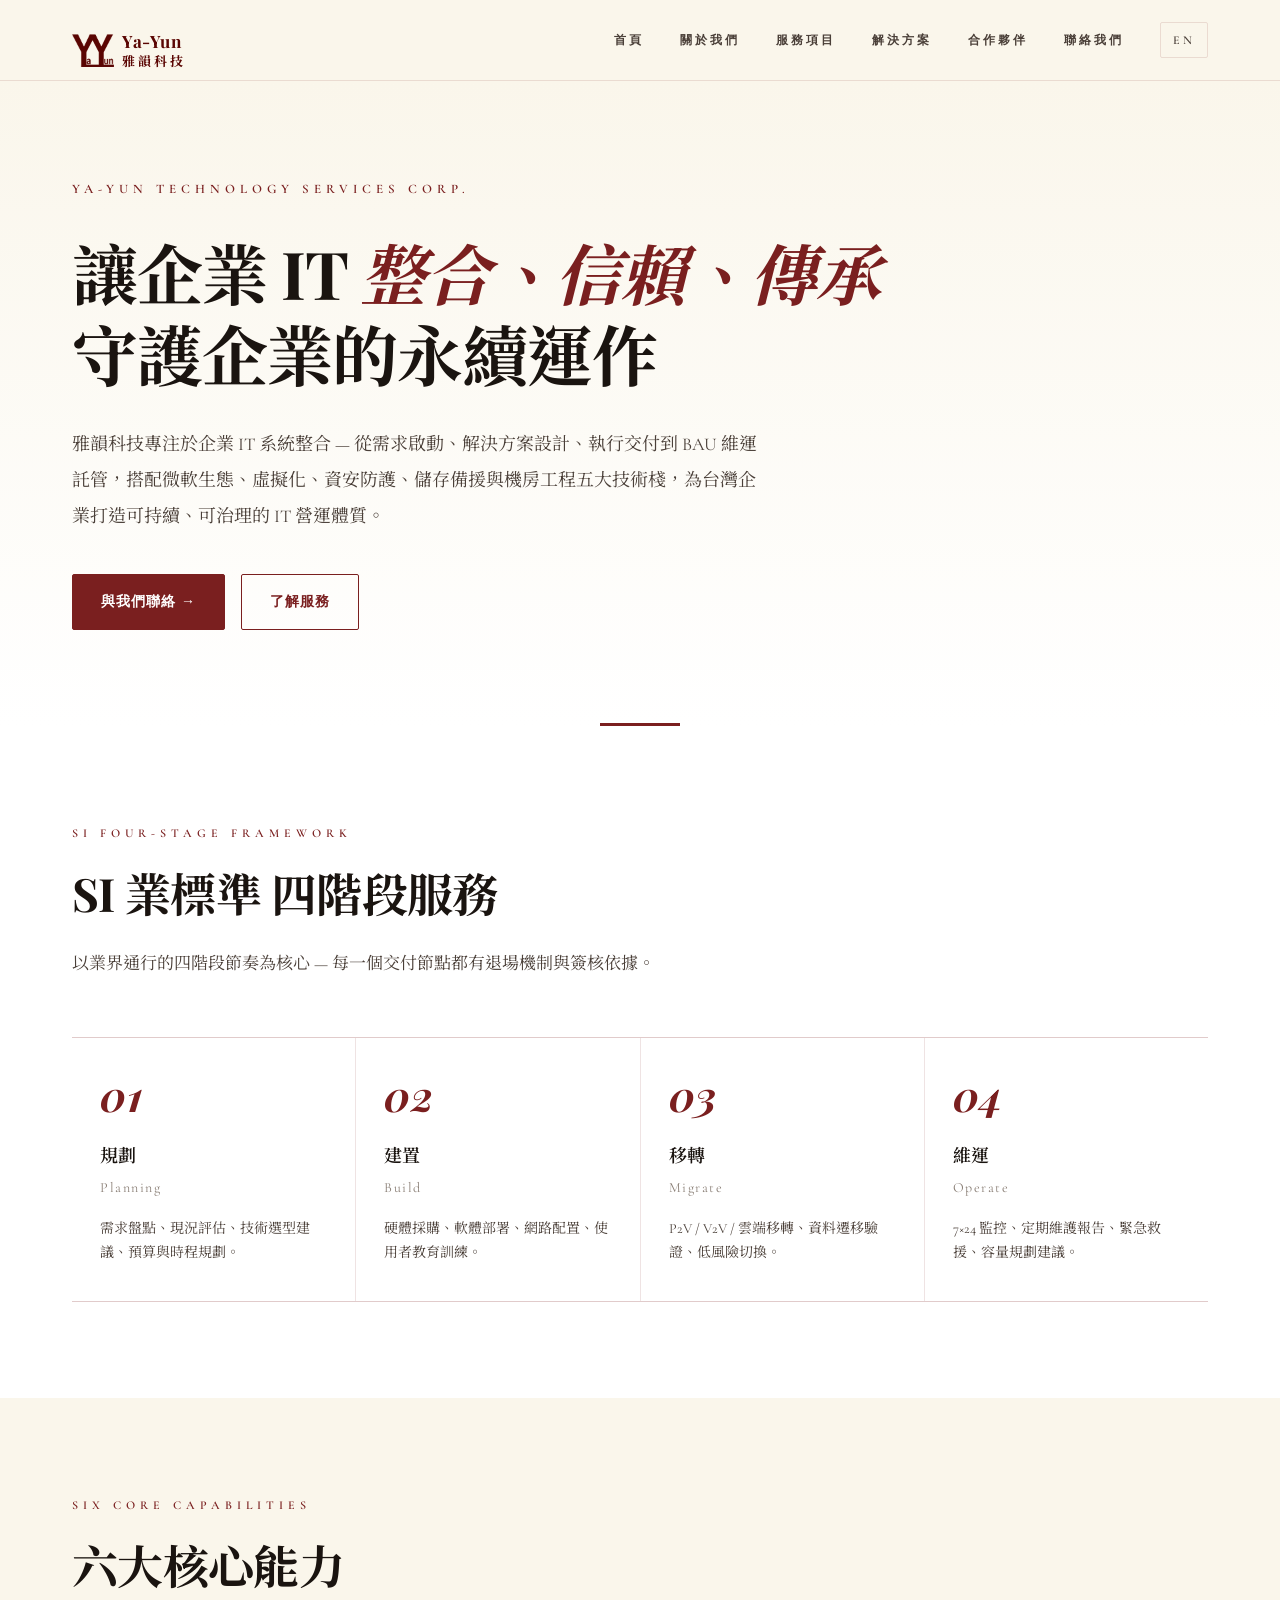
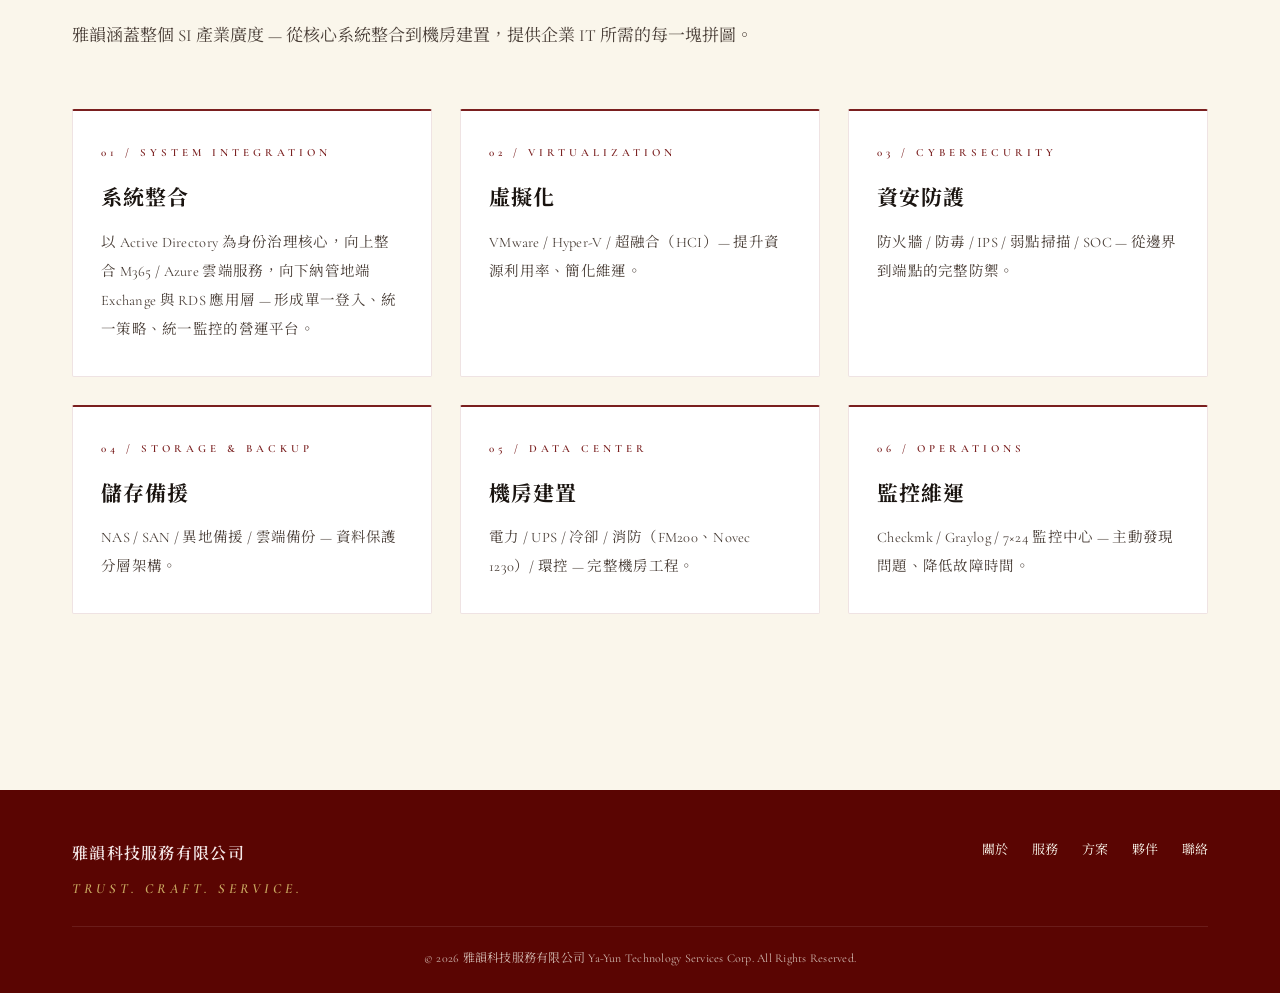
==== index.html @ d6e301d9 "v1.0: 雅韻科技服務 — Trust. Craft. Service." ====
<!DOCTYPE html>
<html lang="zh-Hant" data-lang="zh">
<head>
  <meta charset="UTF-8">
    <script src="assets/lang-preload.js"></script>
  <meta name="viewport" content="width=device-width, initial-scale=1.0">
  <title data-zh="雅韻科技 YAYUN — Trust. Craft. Service." data-en="YAYUN Technology — Trust. Craft. Service.">雅韻科技 YAYUN — Trust. Craft. Service.</title>
  <meta name="description" data-zh="雅韻科技 Ya-Yun Technology Services Corp. — 涵蓋整個 SI 產業廣度的系統整合商。Trust. Craft. Service." data-en="Ya-Yun Technology Services Corp. — full SI industry coverage. Trust. Craft. Service.">
  <meta name="keywords" content="雅韻科技,Ya-Yun,SI,系統整合,虛擬化,資安,機房建置,企業 IT">
  <link rel="icon" type="image/png" href="assets/logo.png">
  <link rel="preconnect" href="https://fonts.googleapis.com">
  <link rel="preconnect" href="https://fonts.gstatic.com" crossorigin>
  <link href="https://fonts.googleapis.com/css2?family=Playfair+Display:ital,wght@0,400;0,500;0,600;0,700;0,800;0,900;1,400;1,500;1,600;1,700&family=Cormorant+Garamond:ital,wght@0,400;0,500;0,600;0,700;1,400;1,500;1,600;1,700&family=Cormorant+SC:wght@400;500;600;700&family=EB+Garamond:ital,wght@0,400;0,500;0,600;0,700;0,800;1,400;1,500;1,600;1,700&family=Noto+Serif+TC:wght@400;500;600;700;900&display=swap" rel="stylesheet">
  <link rel="stylesheet" href="assets/styles.css">

  <script type="application/ld+json">
  {
    "@context": "https://schema.org",
    "@type": "Organization",
    "name": "雅韻科技服務有限公司",
    "alternateName": "Ya-Yun Technology Services Corp.",
    "url": "https://www.ya-yun.com.tw/",
    "logo": "https://www.ya-yun.com.tw/assets/logo.svg",
    "description": "企業 IT 系統整合、虛擬化、資安防護、儲存備援、機房建置 — 涵蓋整個 SI 產業的科技服務。",
    "slogan": "Trust. Craft. Service.",
    "foundingDate": "2013-10-28",
    "areaServed": "TW"
  }
  </script>
</head>
<body>

<!-- Header -->
<header class="site-header">
  <div class="container site-header__inner">
    <a href="index.html" class="brand">
      <span class="brand-mark"><img src="assets/logo.png" alt="Ya-Yun Technology Services Corp." width="52" height="38"/></span>
      <span class="brand-text">
        <span class="en">Ya-Yun</span>
        <span class="tw">雅韻科技</span>
      </span>
    </a>
    <button class="nav-toggle" aria-label="Menu"><span></span></button>
    <nav class="nav">
            <a href="index.html" data-zh="首頁" data-en="Home">首頁</a>
      <a href="about.html" data-zh="關於我們" data-en="About">關於我們</a>
      <a href="services.html" data-zh="服務項目" data-en="Services">服務項目</a>
      <a href="solutions.html" data-zh="解決方案" data-en="Solutions">解決方案</a>
      <a href="partners.html" data-zh="合作夥伴" data-en="Partners">合作夥伴</a>
      <a href="contact.html" data-zh="聯絡我們" data-en="Contact">聯絡我們</a>
      <a href="#" class="lang-switch" data-lang-switch data-current="zh" data-zh="EN" data-en="中">EN</a>
    </nav>
  </div>
</header>

<!-- Hero -->
<section class="hero">
  <div class="container">
    <div class="hero__eyebrow" data-zh="Ya-Yun Technology Services Corp." data-en="Ya-Yun Technology Services Corp.">Ya-Yun Technology Services Corp.</div>
    <h1 class="hero__title">
      <span data-zh="讓企業 IT" data-en="Enterprise IT,">讓企業 IT</span>
      <em data-zh="整合、信賴、傳承" data-en="integrated, trusted, enduring">整合、信賴、傳承</em><br>
      <span data-zh="守護企業的永續運作" data-en="sustaining enduring operations.">守護企業的永續運作</span>
    </h1>
    <p class="hero__lead" data-zh="雅韻科技專注於企業 IT 系統整合 — 從需求啟動、解決方案設計、執行交付到 BAU 維運託管，搭配微軟生態、虛擬化、資安防護、儲存備援與機房工程五大技術棧，為台灣企業打造可持續、可治理的 IT 營運體質。" data-en="Ya-Yun specializes in enterprise IT system integration — from initiation and solution design to execution and BAU operations. Backed by five technology stacks (Microsoft ecosystem, virtualization, cybersecurity, storage, and data center engineering), we help Taiwan enterprises build a sustainable, governable IT operating posture.">雅韻科技專注於企業 IT 系統整合 — 從需求啟動、解決方案設計、執行交付到 BAU 維運託管，搭配微軟生態、虛擬化、資安防護、儲存備援與機房工程五大技術棧，為台灣企業打造可持續、可治理的 IT 營運體質。</p>
    <div class="hero__cta">
      <a href="contact.html" class="btn btn--primary" data-zh="與我們聯絡 →" data-en="Contact Us →">與我們聯絡 →</a>
      <a href="services.html" class="btn btn--ghost" data-zh="了解服務" data-en="Explore Services">了解服務</a>
    </div>
  </div>
</section>

<!-- 4 Stages -->
<section class="section section--alt">
  <div class="container">
    <div class="section__eyebrow" data-zh="SI Four-Stage Framework" data-en="SI Four-Stage Framework">SI Four-Stage Framework</div>
    <h2 class="section__title" data-zh="SI 業標準 四階段服務" data-en="Industry-standard four-stage services">SI 業標準 四階段服務</h2>
    <p class="section__lead" data-zh="以業界通行的四階段節奏為核心 — 每一個交付節點都有退場機制與簽核依據。" data-en="Built on the industry-standard four-stage delivery rhythm — every delivery gate has an exit criterion and sign-off basis.">以業界通行的四階段節奏為核心 — 每一個交付節點都有退場機制與簽核依據。</p>

    <div class="stages">
      <div class="stage">
        <div class="stage__number">01</div>
        <div class="stage__name" data-zh="規劃" data-en="Plan">規劃</div>
        <div class="stage__name-en">Planning</div>
        <div class="stage__desc" data-zh="需求盤點、現況評估、技術選型建議、預算與時程規劃。" data-en="Requirements, current-state assessment, technology selection, budget & timeline.">需求盤點、現況評估、技術選型建議、預算與時程規劃。</div>
      </div>
      <div class="stage">
        <div class="stage__number">02</div>
        <div class="stage__name" data-zh="建置" data-en="Build">建置</div>
        <div class="stage__name-en">Build</div>
        <div class="stage__desc" data-zh="硬體採購、軟體部署、網路配置、使用者教育訓練。" data-en="Hardware procurement, software deployment, network config, user training.">硬體採購、軟體部署、網路配置、使用者教育訓練。</div>
      </div>
      <div class="stage">
        <div class="stage__number">03</div>
        <div class="stage__name" data-zh="移轉" data-en="Migrate">移轉</div>
        <div class="stage__name-en">Migrate</div>
        <div class="stage__desc" data-zh="P2V / V2V / 雲端移轉、資料遷移驗證、低風險切換。" data-en="P2V / V2V / cloud migration, data validation, low-risk cutover.">P2V / V2V / 雲端移轉、資料遷移驗證、低風險切換。</div>
      </div>
      <div class="stage">
        <div class="stage__number">04</div>
        <div class="stage__name" data-zh="維運" data-en="Operate">維運</div>
        <div class="stage__name-en">Operate</div>
        <div class="stage__desc" data-zh="7×24 監控、定期維護報告、緊急救援、容量規劃建議。" data-en="7×24 monitoring, maintenance reports, emergency response, capacity planning.">7×24 監控、定期維護報告、緊急救援、容量規劃建議。</div>
      </div>
    </div>
  </div>
</section>

<!-- 6 Capabilities -->
<section class="section">
  <div class="container">
    <div class="section__eyebrow" data-zh="Six Core Capabilities" data-en="Six Core Capabilities">Six Core Capabilities</div>
    <h2 class="section__title" data-zh="六大核心能力" data-en="Six core capabilities">六大核心能力</h2>
    <p class="section__lead" data-zh="雅韻涵蓋整個 SI 產業廣度 — 從核心系統整合到機房建置，提供企業 IT 所需的每一塊拼圖。" data-en="Ya-Yun covers the full breadth of the SI industry — from core system integration to data center build-out, every piece of enterprise IT.">雅韻涵蓋整個 SI 產業廣度 — 從核心系統整合到機房建置，提供企業 IT 所需的每一塊拼圖。</p>

    <div class="cards">
      <div class="card">
        <div class="card__number">01 / System Integration</div>
        <div class="card__title" data-zh="系統整合" data-en="System Integration">系統整合</div>
        <div class="card__desc" data-zh="以 Active Directory 為身份治理核心，向上整合 M365 / Azure 雲端服務，向下納管地端 Exchange 與 RDS 應用層 — 形成單一登入、統一策略、統一監控的營運平台。" data-en="Identity-first integration: Active Directory as the governance core, federating M365 / Azure cloud services and on-prem Exchange & RDS into a single sign-on, single-policy, single-monitoring operational platform.">以 Active Directory 為身份治理核心，向上整合 M365 / Azure 雲端服務，向下納管地端 Exchange 與 RDS 應用層 — 形成單一登入、統一策略、統一監控的營運平台。</div>
      </div>
      <div class="card">
        <div class="card__number">02 / Virtualization</div>
        <div class="card__title" data-zh="虛擬化" data-en="Virtualization">虛擬化</div>
        <div class="card__desc" data-zh="VMware / Hyper-V / 超融合（HCI）— 提升資源利用率、簡化維運。" data-en="VMware, Hyper-V, Hyper-Converged — higher utilization, simpler operations.">VMware / Hyper-V / 超融合（HCI）— 提升資源利用率、簡化維運。</div>
      </div>
      <div class="card">
        <div class="card__number">03 / Cybersecurity</div>
        <div class="card__title" data-zh="資安防護" data-en="Cybersecurity">資安防護</div>
        <div class="card__desc" data-zh="防火牆 / 防毒 / IPS / 弱點掃描 / SOC — 從邊界到端點的完整防禦。" data-en="Firewall, antivirus, IPS, vulnerability scanning, SOC — perimeter to endpoint defense.">防火牆 / 防毒 / IPS / 弱點掃描 / SOC — 從邊界到端點的完整防禦。</div>
      </div>
      <div class="card">
        <div class="card__number">04 / Storage & Backup</div>
        <div class="card__title" data-zh="儲存備援" data-en="Storage & Backup">儲存備援</div>
        <div class="card__desc" data-zh="NAS / SAN / 異地備援 / 雲端備份 — 資料保護分層架構。" data-en="NAS, SAN, off-site backup, cloud backup — layered data protection.">NAS / SAN / 異地備援 / 雲端備份 — 資料保護分層架構。</div>
      </div>
      <div class="card">
        <div class="card__number">05 / Data Center</div>
        <div class="card__title" data-zh="機房建置" data-en="Data Center Build-out">機房建置</div>
        <div class="card__desc" data-zh="電力 / UPS / 冷卻 / 消防（FM200、Novec 1230）/ 環控 — 完整機房工程。" data-en="Power, UPS, cooling, fire suppression, environmental — complete facility engineering.">電力 / UPS / 冷卻 / 消防（FM200、Novec 1230）/ 環控 — 完整機房工程。</div>
      </div>
      <div class="card">
        <div class="card__number">06 / Operations</div>
        <div class="card__title" data-zh="監控維運" data-en="Monitoring & Operations">監控維運</div>
        <div class="card__desc" data-zh="Checkmk / Graylog / 7×24 監控中心 — 主動發現問題、降低故障時間。" data-en="Checkmk, Graylog, 7×24 NOC — proactive detection, minimal downtime.">Checkmk / Graylog / 7×24 監控中心 — 主動發現問題、降低故障時間。</div>
      </div>
    </div>
  </div>
</section>

<!-- Footer (shared across all pages) -->
<footer class="site-footer">
  <div class="container">
    <div class="site-footer__inner">
      <div class="site-footer__brand">
        <span class="name" data-zh="雅韻科技服務有限公司" data-en="Ya-Yun Technology Services Corp.">雅韻科技服務有限公司</span>
        <span class="slogan">Trust. Craft. Service.</span>
      </div>
      <nav class="site-footer__nav">
        <a href="about.html" data-zh="關於" data-en="About">關於</a>
        <a href="services.html" data-zh="服務" data-en="Services">服務</a>
        <a href="solutions.html" data-zh="方案" data-en="Solutions">方案</a>
        <a href="partners.html" data-zh="夥伴" data-en="Partners">夥伴</a>
        <a href="contact.html" data-zh="聯絡" data-en="Contact">聯絡</a>
      </nav>
    </div>
    <div class="site-footer__copy">© 2026 雅韻科技服務有限公司 Ya-Yun Technology Services Corp. All Rights Reserved.</div>
  </div>
</footer>

<script src="assets/mobile-nav.js"></script>
<script src="assets/lang.js"></script>
</body>
</html>
---- assets/styles.css ----
/* ============================================================
   雅韻科技服務 — 官方網站共用樣式表
   Ya-Yun Technology Services — Shared Stylesheet
   ============================================================ */

:root {
  /* 雅韻品牌色 */
  --yy-primary: #7A1F1F;
  --yy-primary-deep: #5C1717;
  --yy-primary-soft: #A14949;
  --yy-primary-bg: #F5E8E8;

  /* 背景 */
  --yy-paper: #FAF6EB;        /* 米白紙張 */
  --yy-paper-warm: #F2EBD9;   /* 暖米 */
  --yy-bg: #FFFFFF;
  --yy-ink: #1A1410;
  --yy-ink-soft: #4A3F38;
  --yy-ink-muted: #8A7F76;
  --yy-line: rgba(122, 31, 31, 0.12);
  --yy-line-soft: rgba(26, 20, 16, 0.08);

  /* 強調 */
  --yy-accent: #C9A961;        /* 土金，與暗紅搭配 */
  --yy-accent-deep: #8B6914;

  /* 字型 — B 方案：書卷氣古典 */
  --yy-display-en: 'Playfair Display', 'Cormorant Garamond', Georgia, serif;  /* Hero / 標題（粗+斜）*/
  --yy-body-en: 'Cormorant Garamond', 'EB Garamond', Georgia, serif;          /* 內文 — 16世紀印刷感 */
  --yy-caps-en: 'Cormorant Garamond', 'Cormorant SC', Georgia, serif;         /* 副標/標籤 */
  --yy-serif-tw: 'Noto Serif TC', 'Source Han Serif TC', 'DFKai-SB', '標楷體', serif;  /* 中文（思源宋體主）*/
  --yy-kai-tw: 'DFKai-SB', '標楷體', 'BiauKai', 'Noto Serif TC', serif;       /* 中文強調：標楷體 */
  --yy-sans: -apple-system, BlinkMacSystemFont, 'Noto Sans TC', sans-serif;   /* fallback */

  /* 尺寸 */
  --yy-container: 1200px;
  --yy-gutter: 32px;
  --yy-section-y: 96px;
  --yy-radius: 2px;
}

/* Reset */
*, *::before, *::after { box-sizing: border-box; margin: 0; padding: 0; }
html { scroll-behavior: smooth; }
body {
  font-family: var(--yy-body-en), var(--yy-serif-tw);
  background: var(--yy-paper);
  color: var(--yy-ink);
  line-height: 1.85;  /* 古典書籍比例：行高加大 */
  font-weight: 400;
  -webkit-font-smoothing: antialiased;
  text-rendering: optimizeLegibility;
  font-feature-settings: "liga" 1, "kern" 1;  /* 啟用連字 + 字距優化 */
}
img { max-width: 100%; display: block; }
a { color: inherit; text-decoration: none; }
button { font: inherit; border: 0; background: 0; cursor: pointer; }
.container { max-width: var(--yy-container); margin: 0 auto; padding: 0 var(--yy-gutter); }

/* ===== Header ===== */
.site-header {
  position: sticky; top: 0; z-index: 100;
  background: rgba(250, 246, 235, 0.95);
  backdrop-filter: saturate(180%) blur(12px);
  -webkit-backdrop-filter: saturate(180%) blur(12px);
  border-bottom: 1px solid var(--yy-line);
}
.site-header__inner {
  display: flex; align-items: center; justify-content: space-between;
  height: 80px;
}
.brand {
  display: flex; align-items: center; gap: 0;  /* 中央對齊：間距由 .brand-text margin-left 控制 */
  text-decoration: none;
  padding-top: 12px;
  padding-bottom: 0;
}
.brand-mark {
  /* 員外新 LOGO：500×500 PNG（內容 500×387，比例 1.29:1） */
  width: 42px; height: 42px;  /* 放大 20% */
  display: flex; align-items: center; justify-content: center;
  flex-shrink: 0;
  margin-left: 0;
}
.brand-mark img {
  width: 100%;
  height: 100%;
  display: block;
  object-fit: contain;
}
.brand-text {
  display: flex; flex-direction: column; line-height: 1;
  margin-left: 8px;  /* LOGO 與文字間距：再右移 4px（總 8px）*/
  padding-top: 8px;  /* 下移 8px */
}
.brand-text .en {
  font-family: var(--yy-display-en);
  font-size: 17px; font-weight: 700; letter-spacing: 0.5px;
  color: #5A0502;  /* 與 LOGO 同色 */
  line-height: 1.1;
}
.brand-text .tw {
  font-family: var(--yy-serif-tw);
  font-size: 13px; font-weight: 700; letter-spacing: 3px;
  color: #5A0502;  /* 與 LOGO 同色 */
  margin-top: 4px;
  line-height: 1.1;
}
.nav { display: flex; gap: 36px; align-items: center; }
.nav a {
  font-family: var(--yy-caps-en);
  font-size: 12px; font-weight: 600;
  color: var(--yy-ink-soft);
  letter-spacing: 3px;
  transition: color 0.2s;
  position: relative;
  text-transform: uppercase;
}
.nav a:hover { color: var(--yy-primary); }
.nav a.is-active {
  color: var(--yy-primary);
}
.nav a.is-active::after {
  content: '';
  position: absolute;
  bottom: -22px; left: 0; right: 0;
  height: 2px; background: var(--yy-primary);
}
.lang-switch {
  padding: 6px 12px;
  border: 1px solid var(--yy-line);
  border-radius: 2px;
  font-size: 12px; letter-spacing: 1px;
  color: var(--yy-ink-soft);
}
.lang-switch:hover { border-color: var(--yy-primary); color: var(--yy-primary); }

/* Mobile menu toggle */
.nav-toggle {
  display: none;
  width: 40px; height: 40px;
  background: transparent;
  border: 1px solid var(--yy-line);
  cursor: pointer; padding: 0;
  align-items: center; justify-content: center;
  border-radius: 2px;
}
.nav-toggle span {
  display: block;
  width: 20px; height: 1.5px;
  background: var(--yy-primary);
  position: relative;
  transition: all 0.2s;
}
.nav-toggle span::before,
.nav-toggle span::after {
  content: ''; position: absolute; left: 0;
  width: 100%; height: 1.5px;
  background: var(--yy-primary);
  transition: all 0.2s;
}
.nav-toggle span::before { top: -6px; }
.nav-toggle span::after  { top: 6px; }
.nav-toggle.is-open span { background: transparent; }
.nav-toggle.is-open span::before { top: 0; transform: rotate(45deg); }
.nav-toggle.is-open span::after  { top: 0; transform: rotate(-45deg); }

/* ===== Hero ===== */
.hero {
  padding: var(--yy-section-y) 0;
  position: relative;
  background:
    linear-gradient(180deg, var(--yy-paper) 0%, var(--yy-bg) 100%);
}
.hero::after {
  content: '';
  position: absolute;
  bottom: 0; left: 50%;
  transform: translateX(-50%);
  width: 80px; height: 3px;
  background: var(--yy-primary);
}
.hero__eyebrow {
  font-family: var(--yy-caps-en);
  font-size: 13px; font-weight: 600;
  letter-spacing: 5px;
  text-transform: uppercase;
  color: var(--yy-primary);
  margin-bottom: 32px;
}
.hero__title {
  font-family: var(--yy-display-en), var(--yy-serif-tw);
  font-size: clamp(40px, 5.2vw, 66px);
  font-weight: 700;  /* 加重字重給「印刷感」 */
  line-height: 1.22;
  color: var(--yy-ink);
  max-width: 900px;
  margin-bottom: 32px;
  letter-spacing: -0.015em;  /* 標題字距略緊（古典印刷比例）*/
}
.hero__title em {
  font-style: italic;
  font-weight: 700;
  color: var(--yy-primary);
}
.hero__lead {
  font-family: var(--yy-body-en), var(--yy-serif-tw);
  font-size: 18px;
  line-height: 2.0;  /* 行高再加寬，給書卷氣 */
  color: var(--yy-ink-soft);
  max-width: 700px;
  margin-bottom: 40px;
  font-weight: 400;
}
.hero__cta { display: flex; gap: 16px; flex-wrap: wrap; }

/* ===== Buttons ===== */
.btn {
  display: inline-flex;
  align-items: center;
  gap: 8px;
  padding: 14px 28px;
  font-size: 14px;
  font-weight: 600;
  letter-spacing: 1px;
  border-radius: var(--yy-radius);
  transition: all 0.25s;
  cursor: pointer;
  font-family: var(--yy-sans);
}
.btn--primary {
  background: var(--yy-primary);
  color: #fff;
  border: 1px solid var(--yy-primary);
}
.btn--primary:hover {
  background: var(--yy-primary-deep);
  border-color: var(--yy-primary-deep);
  transform: translateY(-1px);
}
.btn--ghost {
  background: transparent;
  color: var(--yy-primary);
  border: 1px solid var(--yy-primary);
}
.btn--ghost:hover {
  background: var(--yy-primary);
  color: #fff;
}

/* ===== Section ===== */
.section {
  padding: var(--yy-section-y) 0;
}
.section--alt {
  background: var(--yy-bg);
}
.section__eyebrow {
  font-family: var(--yy-caps-en);
  font-size: 12px; font-weight: 600;
  letter-spacing: 5px;
  text-transform: uppercase;
  color: var(--yy-primary);
  margin-bottom: 20px;
}
.section__title {
  font-family: var(--yy-display-en), var(--yy-serif-tw);
  font-size: clamp(32px, 3.8vw, 46px);
  font-weight: 700;
  line-height: 1.28;
  color: var(--yy-ink);
  margin-bottom: 24px;
  max-width: 800px;
  letter-spacing: -0.015em;
}
.section__lead {
  font-family: var(--yy-body-en), var(--yy-serif-tw);
  font-size: 17px;
  line-height: 2.0;
  color: var(--yy-ink-soft);
  max-width: 720px;
  margin-bottom: 56px;
}

/* ===== 4-Stage framework ===== */
.stages {
  display: grid;
  grid-template-columns: repeat(4, 1fr);
  gap: 1px;
  background: var(--yy-line);
  border-top: 1px solid var(--yy-line);
  border-bottom: 1px solid var(--yy-line);
  margin-top: 48px;
}
.stage {
  background: var(--yy-bg);
  padding: 36px 28px;
  position: relative;
}
.stage__number {
  font-family: var(--yy-display-en);
  font-size: 42px;
  font-weight: 700;
  font-style: italic;
  color: var(--yy-primary);
  line-height: 1;
  margin-bottom: 22px;
  letter-spacing: 1px;
}
.stage__name {
  font-family: var(--yy-serif-tw);
  font-size: 18px;
  font-weight: 600;
  color: var(--yy-ink);
  margin-bottom: 4px;
}
.stage__name-en {
  font-family: var(--yy-serif-en);
  font-size: 14px;
  color: var(--yy-ink-muted);
  letter-spacing: 1.5px;
  margin-bottom: 16px;
}
.stage__desc {
  font-size: 14px;
  line-height: 1.7;
  color: var(--yy-ink-soft);
}

/* ===== Capability cards (6 abilities) ===== */
.cards {
  display: grid;
  grid-template-columns: repeat(3, 1fr);
  gap: 28px;
  margin-top: 48px;
}
.card {
  background: var(--yy-bg);
  border: 1px solid var(--yy-line);
  border-top: 2px solid var(--yy-primary);
  padding: 32px 28px;
  border-radius: var(--yy-radius);
  transition: all 0.25s;
}
.card:hover {
  transform: translateY(-2px);
  box-shadow: 0 8px 24px rgba(122, 31, 31, 0.08);
  border-color: var(--yy-primary);
}
.card__number {
  font-family: var(--yy-caps-en);
  font-size: 11px;
  font-weight: 600;
  color: var(--yy-primary);
  letter-spacing: 4px;
  margin-bottom: 18px;
  text-transform: uppercase;
}
.card__title {
  font-family: var(--yy-serif-tw);
  font-size: 21px;
  font-weight: 700;
  color: var(--yy-ink);
  margin-bottom: 16px;
  line-height: 1.45;
  letter-spacing: 0.05em;  /* 中文古典印刷微寬字距 */
}
.card__desc {
  font-family: var(--yy-body-en), var(--yy-serif-tw);
  font-size: 14.5px;
  line-height: 2.0;  /* 書卷比例 */
  color: var(--yy-ink-soft);
  letter-spacing: 0.02em;
}

/* ===== Solutions ===== */
.solutions {
  display: grid;
  grid-template-columns: repeat(2, 1fr);
  gap: 24px;
  margin-top: 48px;
}
.solution {
  background: var(--yy-bg);
  padding: 32px 28px;
  border-left: 3px solid var(--yy-primary);
  border-radius: 0 var(--yy-radius) var(--yy-radius) 0;
}
.solution__tag {
  font-family: var(--yy-caps-en);
  font-size: 11px;
  font-weight: 600;
  letter-spacing: 4px;
  color: var(--yy-primary);
  margin-bottom: 14px;
  text-transform: uppercase;
}
.solution__title {
  font-family: var(--yy-serif-tw);
  font-size: 22px;
  font-weight: 700;
  color: var(--yy-ink);
  margin-bottom: 16px;
  line-height: 1.45;
  letter-spacing: 0.05em;
}
.solution__desc {
  font-family: var(--yy-body-en), var(--yy-serif-tw);
  font-size: 14.5px;
  line-height: 2.0;
  color: var(--yy-ink-soft);
  letter-spacing: 0.02em;
}

/* ===== Partners ===== */
.partners {
  display: grid;
  grid-template-columns: repeat(4, 1fr);
  gap: 16px;
  margin-top: 48px;
}
.partner {
  background: var(--yy-bg);
  border: 1px solid var(--yy-line);
  padding: 24px 20px;
  text-align: center;
  border-radius: var(--yy-radius);
  transition: all 0.25s;
}
.partner:hover {
  border-color: var(--yy-primary);
  background: var(--yy-primary-bg);
}
.partner__category {
  font-family: var(--yy-caps-en);
  font-size: 10px;
  font-weight: 600;
  letter-spacing: 4px;
  color: var(--yy-ink-muted);
  margin-bottom: 10px;
  text-transform: uppercase;
}
.partner__name {
  font-family: var(--yy-serif-tw);
  font-size: 17px;
  font-weight: 600;
  color: var(--yy-ink);
  letter-spacing: 0.05em;
}

/* ===== Contact form ===== */
.contact-grid {
  display: grid;
  grid-template-columns: 1fr 1.4fr;
  gap: 64px;
  margin-top: 48px;
}
.contact-info__lead {
  font-family: var(--yy-kai-tw);  /* 中文強調用標楷體 */
  font-size: 20px;
  font-weight: 600;
  color: var(--yy-primary);
  margin-bottom: 28px;
  line-height: 1.7;
  letter-spacing: 0.08em;
}
.contact-info__list {
  list-style: none;
}
.contact-info__list li {
  padding: 14px 0;
  border-bottom: 1px solid var(--yy-line);
  font-size: 14px;
  color: var(--yy-ink-soft);
  line-height: 1.7;
}
.form { display: flex; flex-direction: column; gap: 20px; }
.form-row {
  display: grid;
  grid-template-columns: 1fr 1fr;
  gap: 16px;
}
.form-field { display: flex; flex-direction: column; gap: 6px; }
.form-field label {
  font-size: 13px;
  font-weight: 500;
  color: var(--yy-ink-soft);
  letter-spacing: 1px;
}
.form-field input,
.form-field textarea {
  padding: 12px 14px;
  border: 1px solid var(--yy-line);
  background: var(--yy-bg);
  font-family: inherit;
  font-size: 14px;
  color: var(--yy-ink);
  border-radius: var(--yy-radius);
  transition: border-color 0.2s;
}
.form-field input:focus,
.form-field textarea:focus {
  outline: none;
  border-color: var(--yy-primary);
}
.form-field textarea {
  min-height: 140px;
  resize: vertical;
}

/* ===== Footer ===== */
.site-footer {
  background: #5A0502;  /* 與 LOGO 同色暗紅 */
  color: #FAF6EB;  /* 米色字（與背景對比清晰）*/
  padding: 48px 0 24px;
  margin-top: 80px;
}
.site-footer__inner {
  display: flex;
  justify-content: space-between;
  flex-wrap: wrap;
  gap: 24px;
  padding-bottom: 24px;
  border-bottom: 1px solid rgba(245, 232, 232, 0.1);
}
.site-footer__brand {
  display: flex; flex-direction: column; gap: 8px;
}
.site-footer__brand .name {
  font-family: var(--yy-serif-tw);
  font-size: 16px;
  font-weight: 600;
  color: var(--yy-primary-bg);
  letter-spacing: 0.08em;
}
.site-footer__brand .slogan {
  font-family: var(--yy-body-en);  /* 改用 Cormorant Garamond + 大字距 */
  font-size: 14px;
  font-weight: 600;
  letter-spacing: 4px;
  color: var(--yy-accent);
  text-transform: uppercase;
  font-style: italic;  /* 斜體給古典招牌感 */
}
.site-footer__nav {
  display: flex; gap: 24px;
  font-size: 13px;
}
.site-footer__nav a:hover { color: var(--yy-primary-bg); }
.site-footer__copy {
  margin-top: 20px;
  font-size: 12px;
  text-align: center;
  color: rgba(250, 246, 235, 0.75);
  letter-spacing: 0.02em;
}

/* ===== Responsive ===== */
@media (max-width: 900px) {
  :root { --yy-section-y: 64px; }
  .nav-toggle { display: flex; }
  .nav {
    display: none;
    position: absolute;
    top: 80px; left: 0; right: 0;
    background: var(--yy-bg);
    flex-direction: column;
    padding: 16px var(--yy-gutter);
    border-bottom: 1px solid var(--yy-line);
    gap: 18px;
  }
  .nav.is-open { display: flex; }
  .nav a.is-active::after { display: none; }
  .stages { grid-template-columns: repeat(2, 1fr); }
  .cards { grid-template-columns: 1fr; }
  .solutions { grid-template-columns: 1fr; }
  .partners { grid-template-columns: repeat(2, 1fr); }
  .contact-grid { grid-template-columns: 1fr; gap: 32px; }
  .form-row { grid-template-columns: 1fr; }
  .hero__cta { flex-direction: column; }
  .hero__cta .btn { width: 100%; justify-content: center; }
}
@media (max-width: 480px) {
  .stages { grid-template-columns: 1fr; }
  .partners { grid-template-columns: 1fr; }
}
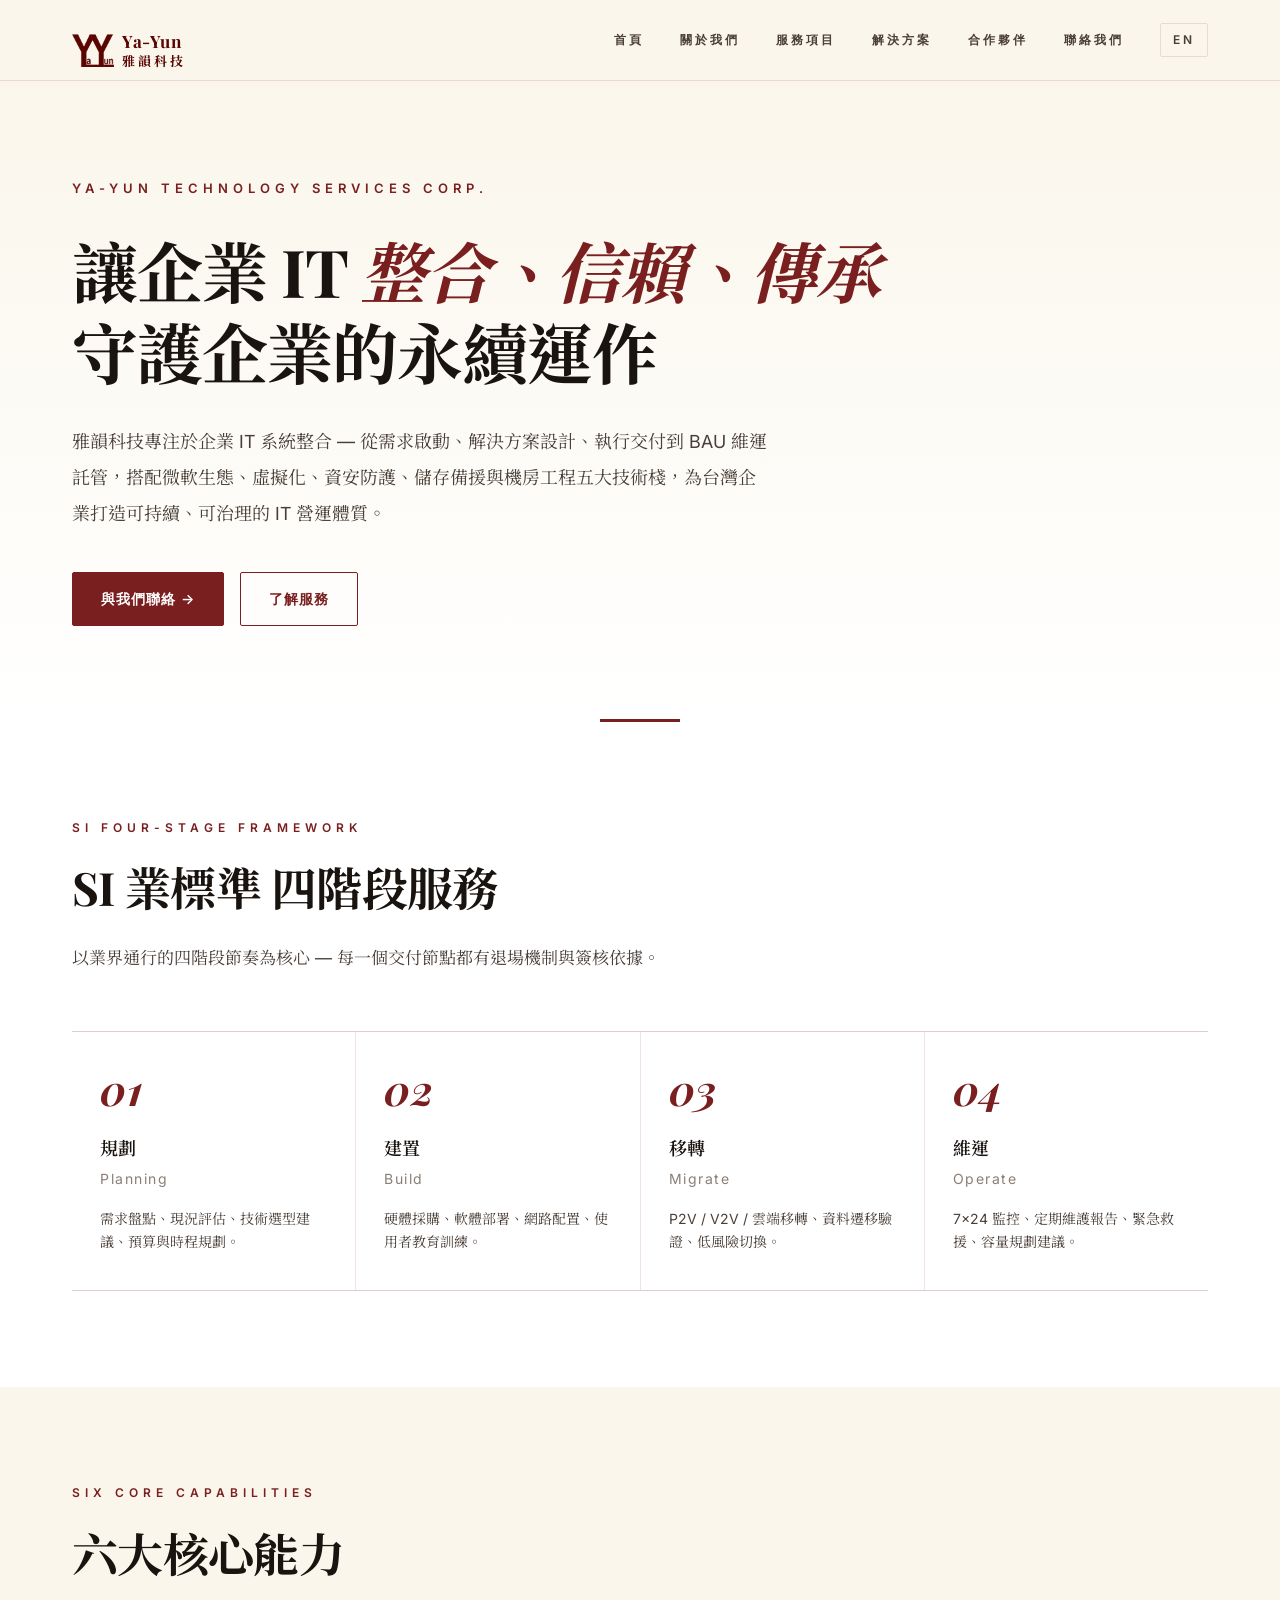
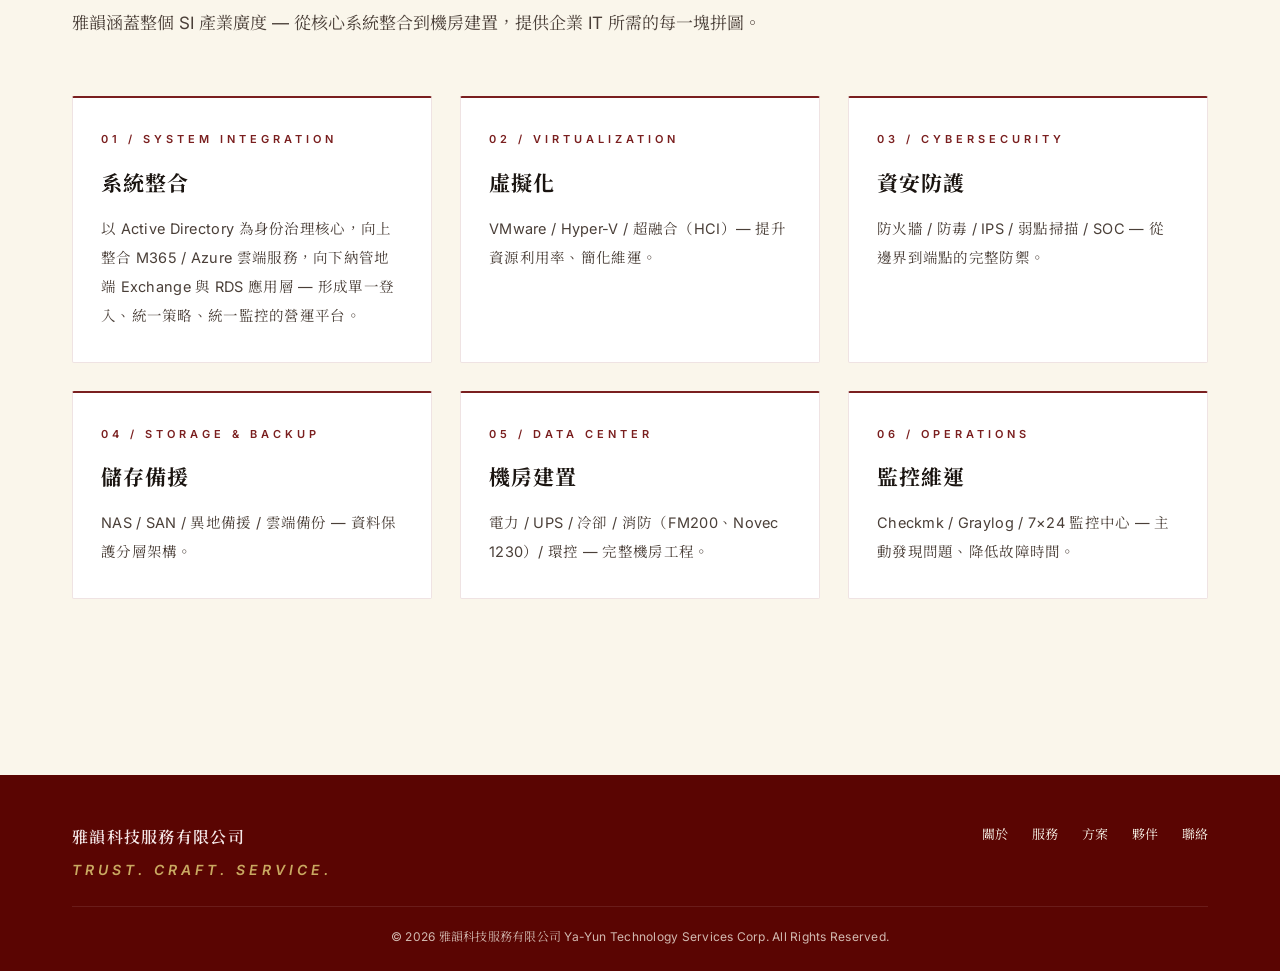
==== commit f87e3c98: "feat: 字型改方案 B（內文改 Inter 無襯線 + 行高 1.7）" ====
--- a/index.html
+++ b/index.html
@@ -10,7 +10,7 @@
   <link rel="icon" type="image/png" href="assets/logo.png">
   <link rel="preconnect" href="https://fonts.googleapis.com">
   <link rel="preconnect" href="https://fonts.gstatic.com" crossorigin>
-  <link href="https://fonts.googleapis.com/css2?family=Playfair+Display:ital,wght@0,400;0,500;0,600;0,700;0,800;0,900;1,400;1,500;1,600;1,700&family=Cormorant+Garamond:ital,wght@0,400;0,500;0,600;0,700;1,400;1,500;1,600;1,700&family=Cormorant+SC:wght@400;500;600;700&family=EB+Garamond:ital,wght@0,400;0,500;0,600;0,700;0,800;1,400;1,500;1,600;1,700&family=Noto+Serif+TC:wght@400;500;600;700;900&display=swap" rel="stylesheet">
+  <link href="https://fonts.googleapis.com/css2?family=Playfair+Display:ital,wght@0,400;0,500;0,600;0,700;0,800;0,900;1,400;1,500;1,600;1,700&family=Inter:wght@400;500;600;700&family=Noto+Serif+TC:wght@400;500;600;700;900&display=swap" rel="stylesheet">
   <link rel="stylesheet" href="assets/styles.css">
 
   <script type="application/ld+json">
--- a/assets/styles.css
+++ b/assets/styles.css
@@ -25,12 +25,12 @@
   --yy-accent-deep: #8B6914;
 
   /* 字型 — B 方案：書卷氣古典 */
-  --yy-display-en: 'Playfair Display', 'Cormorant Garamond', Georgia, serif;  /* Hero / 標題（粗+斜）*/
-  --yy-body-en: 'Cormorant Garamond', 'EB Garamond', Georgia, serif;          /* 內文 — 16世紀印刷感 */
-  --yy-caps-en: 'Cormorant Garamond', 'Cormorant SC', Georgia, serif;         /* 副標/標籤 */
-  --yy-serif-tw: 'Noto Serif TC', 'Source Han Serif TC', 'DFKai-SB', '標楷體', serif;  /* 中文（思源宋體主）*/
-  --yy-kai-tw: 'DFKai-SB', '標楷體', 'BiauKai', 'Noto Serif TC', serif;       /* 中文強調：標楷體 */
-  --yy-sans: -apple-system, BlinkMacSystemFont, 'Noto Sans TC', sans-serif;   /* fallback */
+  --yy-display-en: 'Playfair Display', 'Cormorant Garamond', Georgia, serif;  /* 標題（粗+斜）*/
+  --yy-body-en: 'Inter', -apple-system, BlinkMacSystemFont, 'Segoe UI', sans-serif;  /* 內文 — 現代無襯線、極易讀 */
+  --yy-caps-en: 'Inter', -apple-system, sans-serif;                                /* 副標/標籤 — 無襯線 */
+  --yy-serif-tw: 'Noto Serif TC', 'Source Han Serif TC', serif;                    /* 中文（思源宋體主）*/
+  --yy-kai-tw: 'Noto Serif TC', 'DFKai-SB', '標楷體', serif;                      /* 中文強調：思源宋體粗（不再用標楷體）*/
+  --yy-sans: 'Inter', -apple-system, BlinkMacSystemFont, 'Noto Sans TC', sans-serif;
 
   /* 尺寸 */
   --yy-container: 1200px;
@@ -46,7 +46,7 @@
   font-family: var(--yy-body-en), var(--yy-serif-tw);
   background: var(--yy-paper);
   color: var(--yy-ink);
-  line-height: 1.85;  /* 古典書籍比例：行高加大 */
+  line-height: 1.7;  /* 標準閱讀行高（從 1.85 調降）*/
   font-weight: 400;
   -webkit-font-smoothing: antialiased;
   text-rendering: optimizeLegibility;
@@ -227,6 +227,7 @@
   transition: all 0.25s;
   cursor: pointer;
   font-family: var(--yy-sans);
+  width: auto;  /* 按鈕自動寬度（不要全寬）*/
 }
 .btn--primary {
   background: var(--yy-primary);
@@ -488,6 +489,7 @@
   letter-spacing: 1px;
 }
 .form-field input,
+.form-field select,
 .form-field textarea {
   padding: 12px 14px;
   border: 1px solid var(--yy-line);
@@ -499,13 +501,34 @@
   transition: border-color 0.2s;
 }
 .form-field input:focus,
+.form-field select:focus,
 .form-field textarea:focus {
   outline: none;
   border-color: var(--yy-primary);
 }
+.form-field select {
+  height: 42px;  /* 跟 input 等高 */
+  cursor: pointer;
+}
+
 .form-field textarea {
-  min-height: 140px;
+  height: 210px;  /* 訊息框加高 5 倍（42px × 5 = 210px）*/
+  min-height: 210px;
   resize: vertical;
+}
+
+/* 表單內送出按鈕不要全寬 */
+form .btn {
+  width: auto;
+  align-self: flex-start;  /* 不伸展填滿容器 */
+}
+
+/* 表單下方個資保護聲明 */
+.form-note {
+  margin-top: 12px;
+  font-size: 12px;
+  color: var(--yy-ink-muted);
+  line-height: 1.6;
 }
 
 /* ===== Footer ===== */
@@ -578,7 +601,7 @@
   .contact-grid { grid-template-columns: 1fr; gap: 32px; }
   .form-row { grid-template-columns: 1fr; }
   .hero__cta { flex-direction: column; }
-  .hero__cta .btn { width: 100%; justify-content: center; }
+  .hero__cta form .btn { width: 100%; justify-content: center; }
 }
 @media (max-width: 480px) {
   .stages { grid-template-columns: 1fr; }
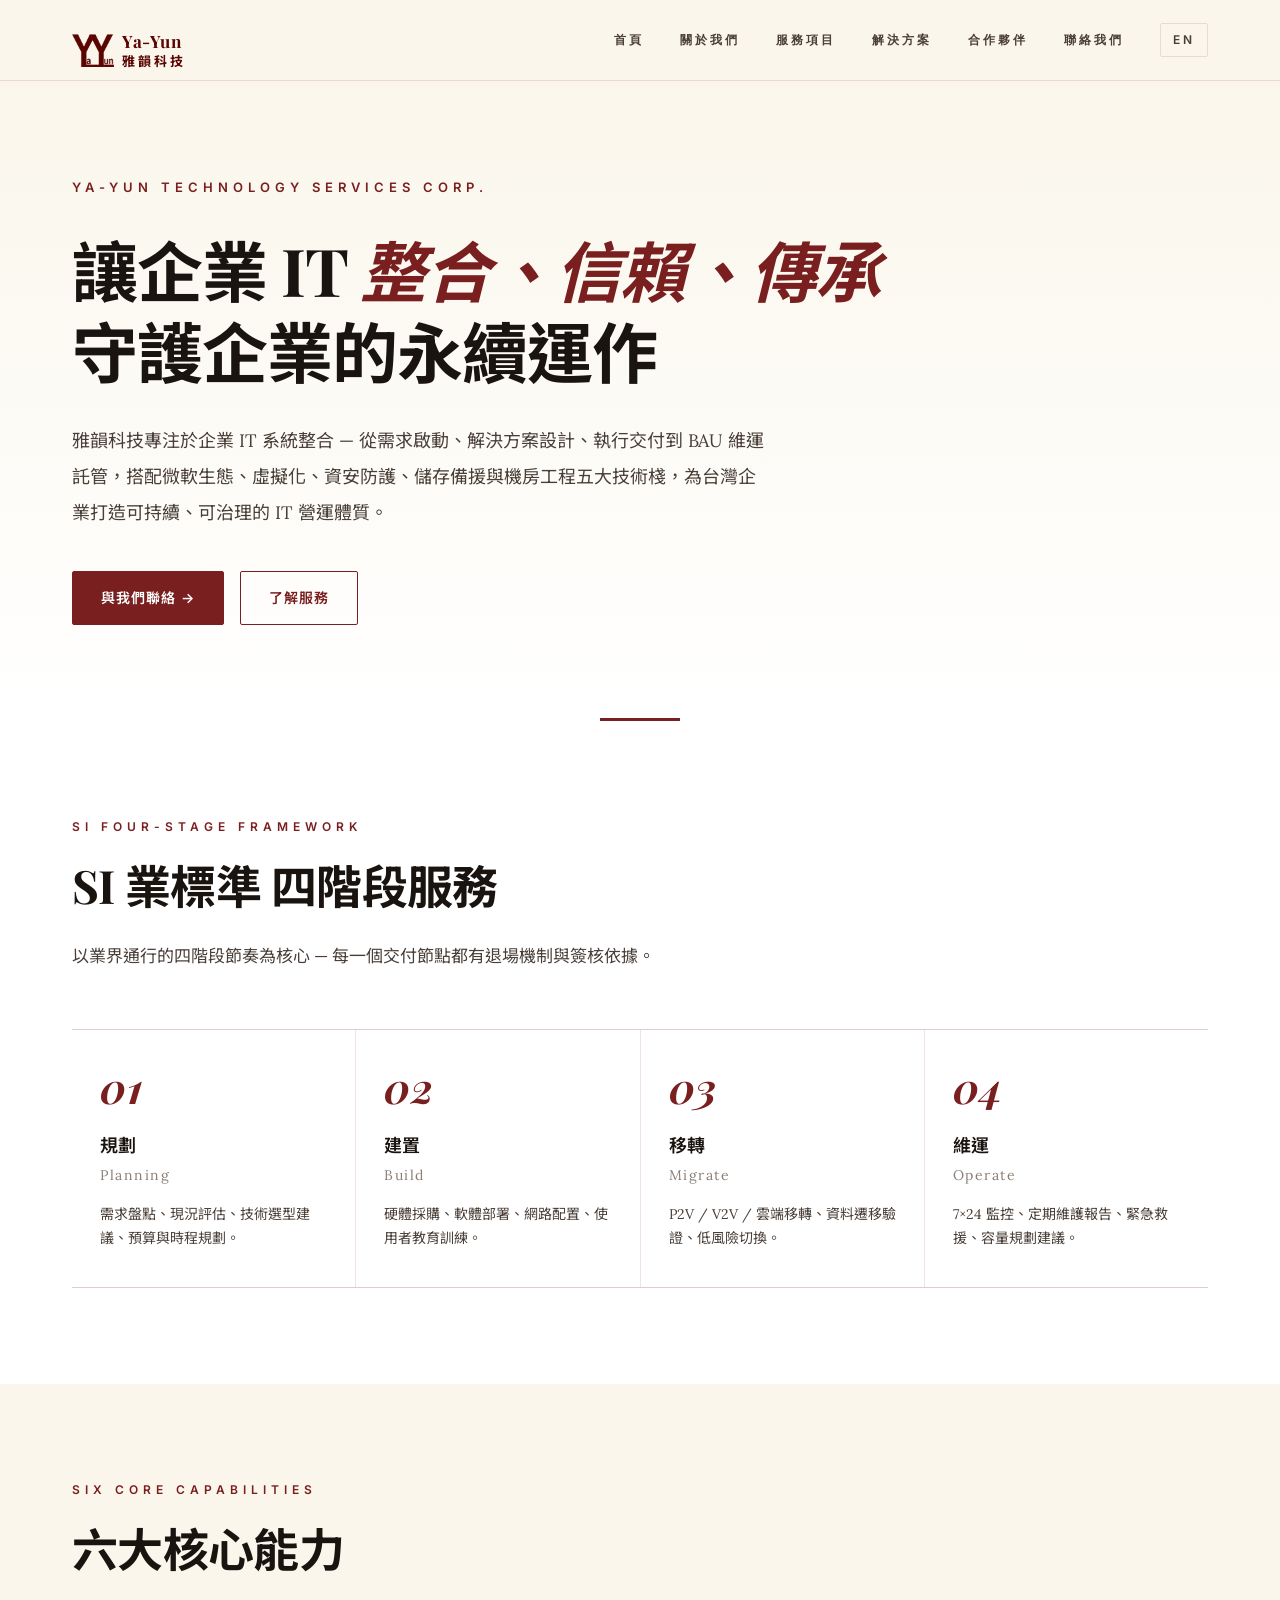
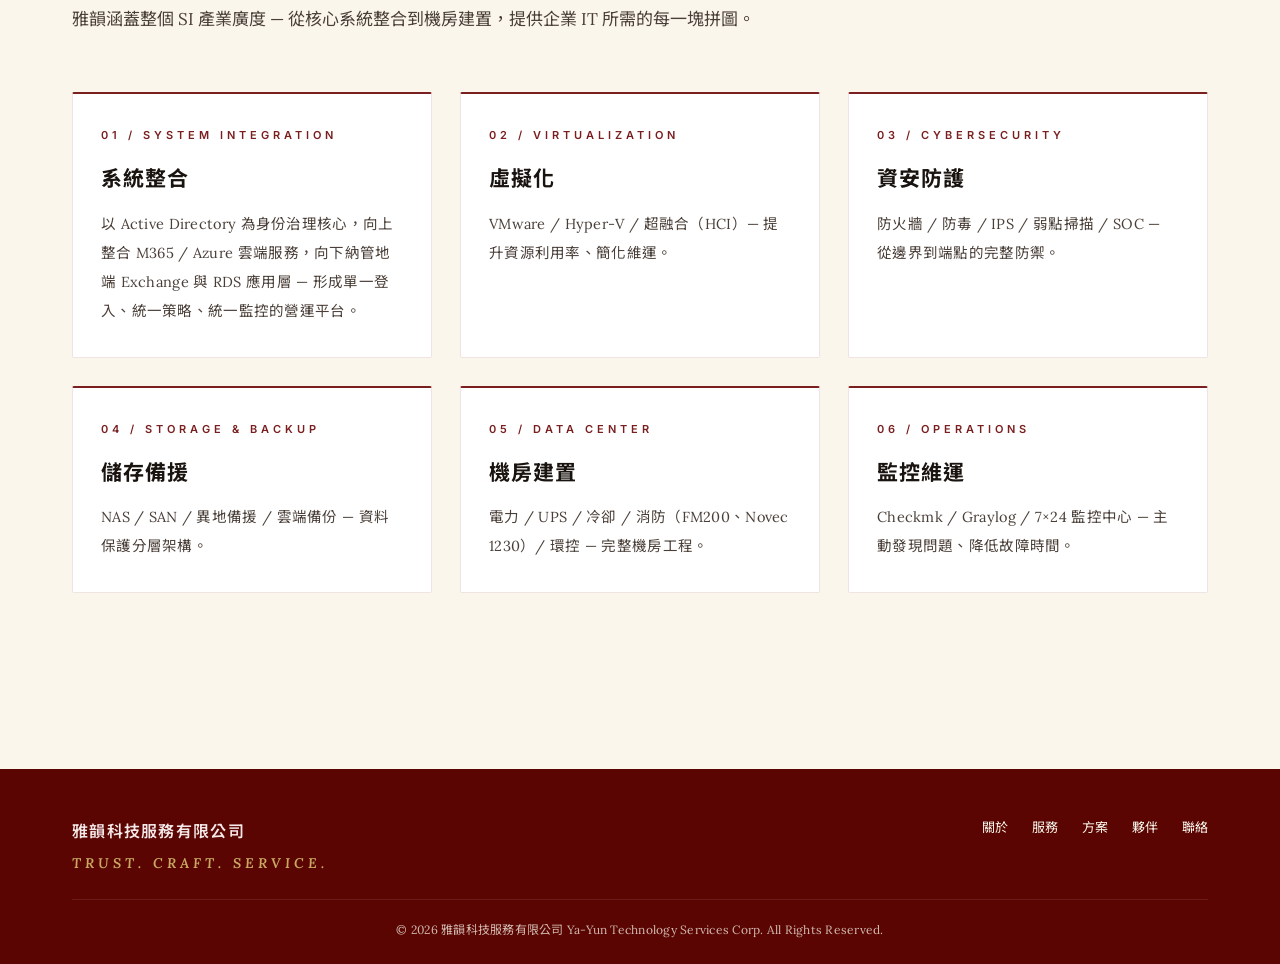
==== commit b099f62d: "feat: 字型改方案 C（內文 Lora + 中文 Noto Sans TC + 行高 1.65）" ====
--- a/index.html
+++ b/index.html
@@ -10,7 +10,7 @@
   <link rel="icon" type="image/png" href="assets/logo.png">
   <link rel="preconnect" href="https://fonts.googleapis.com">
   <link rel="preconnect" href="https://fonts.gstatic.com" crossorigin>
-  <link href="https://fonts.googleapis.com/css2?family=Playfair+Display:ital,wght@0,400;0,500;0,600;0,700;0,800;0,900;1,400;1,500;1,600;1,700&family=Inter:wght@400;500;600;700&family=Noto+Serif+TC:wght@400;500;600;700;900&display=swap" rel="stylesheet">
+  <link href="https://fonts.googleapis.com/css2?family=Playfair+Display:ital,wght@0,400;0,700;0,900;1,400;1,700&family=Lora:wght@400;500;600;700&family=Inter:wght@400;500;600;700&family=Noto+Sans+TC:wght@400;500;700;900&family=Noto+Serif+TC:wght@400;500;600;700;900&display=swap" rel="stylesheet">
   <link rel="stylesheet" href="assets/styles.css">
 
   <script type="application/ld+json">
--- a/assets/styles.css
+++ b/assets/styles.css
@@ -24,13 +24,13 @@
   --yy-accent: #C9A961;        /* 土金，與暗紅搭配 */
   --yy-accent-deep: #8B6914;
 
-  /* 字型 — B 方案：書卷氣古典 */
+  /* 字型 — C 方案：現代 + 古典混搭（內文易讀最佳）*/
   --yy-display-en: 'Playfair Display', 'Cormorant Garamond', Georgia, serif;  /* 標題（粗+斜）*/
-  --yy-body-en: 'Inter', -apple-system, BlinkMacSystemFont, 'Segoe UI', sans-serif;  /* 內文 — 現代無襯線、極易讀 */
-  --yy-caps-en: 'Inter', -apple-system, sans-serif;                                /* 副標/標籤 — 無襯線 */
-  --yy-serif-tw: 'Noto Serif TC', 'Source Han Serif TC', serif;                    /* 中文（思源宋體主）*/
-  --yy-kai-tw: 'Noto Serif TC', 'DFKai-SB', '標楷體', serif;                      /* 中文強調：思源宋體粗（不再用標楷體）*/
-  --yy-sans: 'Inter', -apple-system, BlinkMacSystemFont, 'Noto Sans TC', sans-serif;
+  --yy-body-en: 'Lora', Georgia, 'Times New Roman', serif;                       /* 內文 — 現代襯線、易讀性最佳 */
+  --yy-caps-en: 'Inter', -apple-system, sans-serif;                              /* 副標/標籤 — 無襯線 */
+  --yy-serif-tw: 'Noto Sans TC', 'Noto Serif TC', 'PingFang TC', sans-serif;     /* 中文（思源黑體主）*/
+  --yy-kai-tw: 'Noto Sans TC', 'DFKai-SB', sans-serif;                            /* 中文強調：思源黑體粗 */
+  --yy-sans: 'Inter', 'Noto Sans TC', -apple-system, sans-serif;
 
   /* 尺寸 */
   --yy-container: 1200px;
@@ -46,7 +46,7 @@
   font-family: var(--yy-body-en), var(--yy-serif-tw);
   background: var(--yy-paper);
   color: var(--yy-ink);
-  line-height: 1.7;  /* 標準閱讀行高（從 1.85 調降）*/
+  line-height: 1.65;  /* 標準閱讀行高 */
   font-weight: 400;
   -webkit-font-smoothing: antialiased;
   text-rendering: optimizeLegibility;
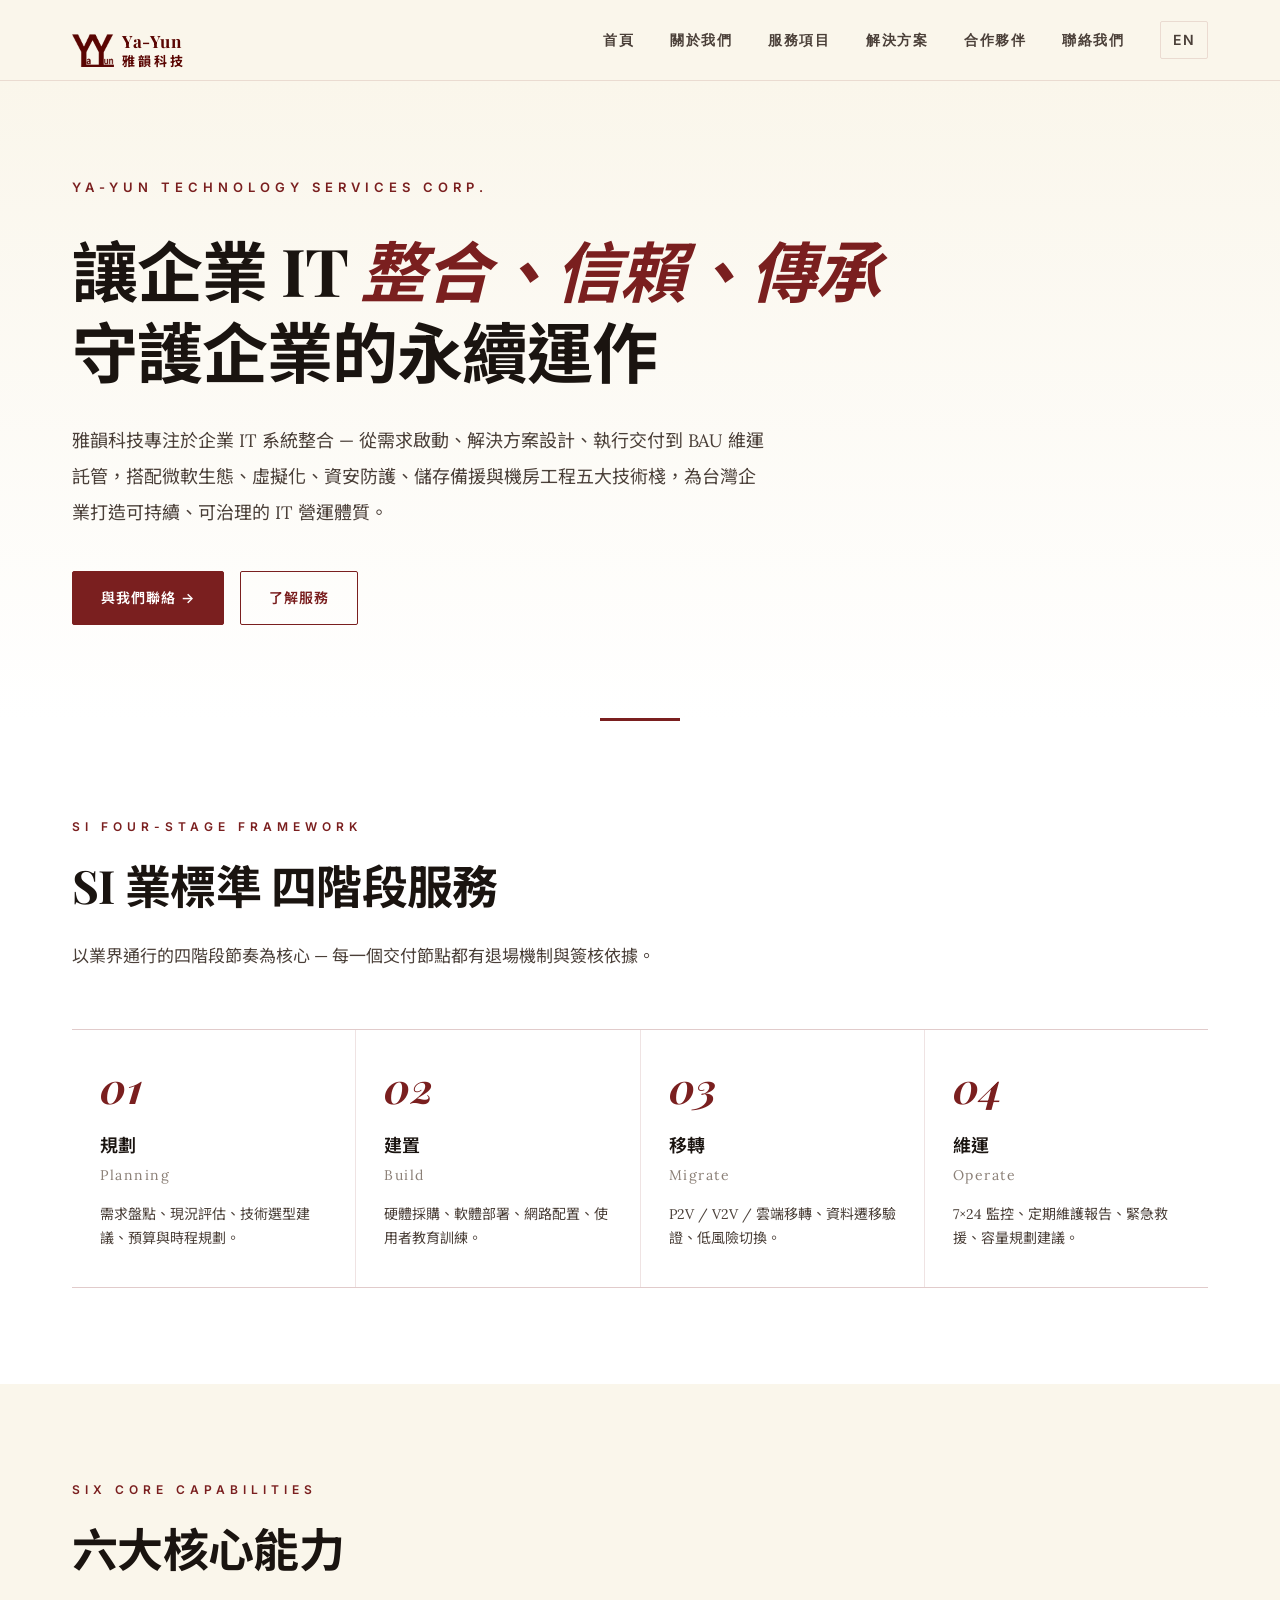
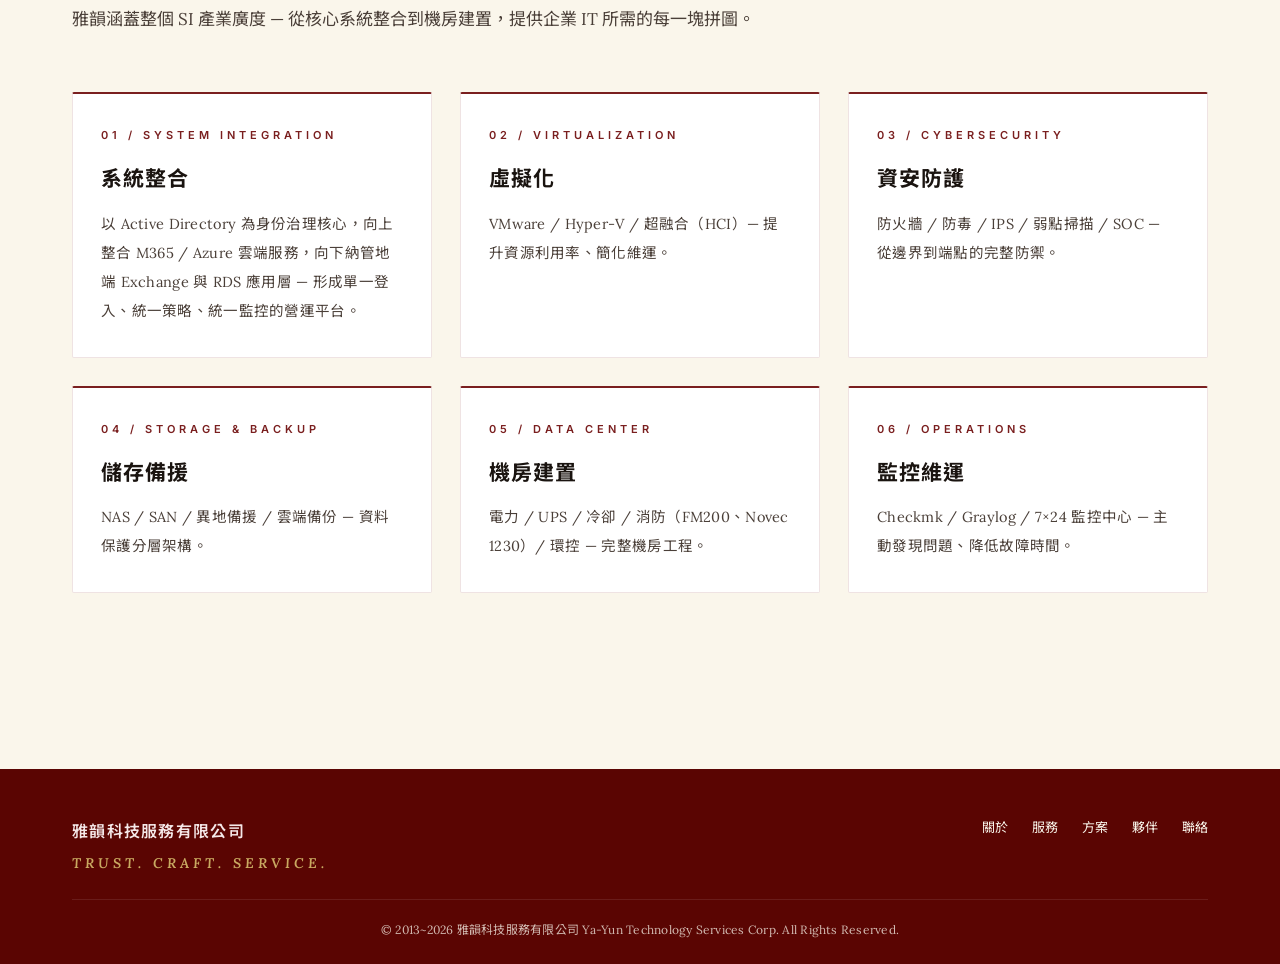
==== commit d7651a64: "chore(footer): update copyright year to 2013~2026 - 6 HTML pages + README.md - 表示公司成立到現在的年份範圍" ====
--- a/index.html
+++ b/index.html
@@ -164,7 +164,7 @@
         <a href="contact.html" data-zh="聯絡" data-en="Contact">聯絡</a>
       </nav>
     </div>
-    <div class="site-footer__copy">© 2026 雅韻科技服務有限公司 Ya-Yun Technology Services Corp. All Rights Reserved.</div>
+    <div class="site-footer__copy">© 2013~2026 雅韻科技服務有限公司 Ya-Yun Technology Services Corp. All Rights Reserved.</div>
   </div>
 </footer>
 
--- a/assets/styles.css
+++ b/assets/styles.css
@@ -109,12 +109,18 @@
 .nav { display: flex; gap: 36px; align-items: center; }
 .nav a {
   font-family: var(--yy-caps-en);
-  font-size: 12px; font-weight: 600;
-  color: var(--yy-ink-soft);
-  letter-spacing: 3px;
+  font-size: 14px; font-weight: 600;  /* 中文 14px，更易讀 */
+  color: var(--yy-ink-soft);
+  letter-spacing: 1.5px;  /* 從 3px 縮到 1.5px，避免中文被拉太開 */
   transition: color 0.2s;
   position: relative;
   text-transform: uppercase;
+}
+
+/* 英文模式 nav 按鈕縮回 12px */
+html[data-lang="en"] .nav a {
+  font-size: 12px;
+  letter-spacing: 2px;
 }
 .nav a:hover { color: var(--yy-primary); }
 .nav a.is-active {
